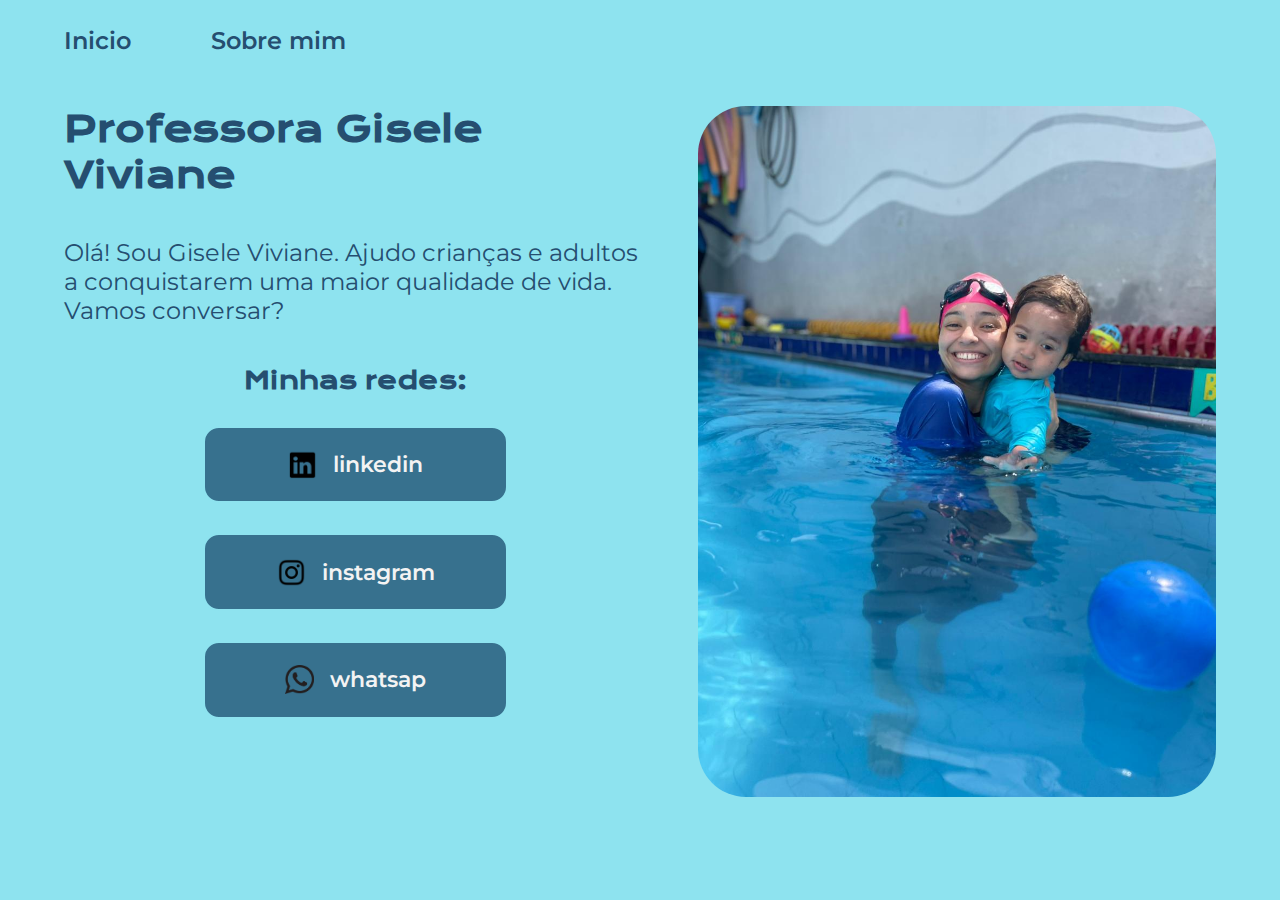
==== index.html @ c68ffa74 "dark-mode" ====
<!DOCTYPE html>
<html lang="en">
<head>
    <meta charset="UTF-8">
    <meta name="viewport" content="width=device-width, initial-scale=1.0">
    <meta name="Gisele Viviane">
    
    <link rel="stylesheet" href="/css/style.css">
    <link rel="shortcut icon" href="/igon.jpg" >

    <title>Gisele Viviane</title>
</head>
<body>
    
    <link rel="preconnect" href="https://fonts.googleapis.com"> 
    <link rel="preconnect" href="https://fonts.gstatic.com" crossorigin>
    <link href="https://fonts.googleapis.com/css2?family=Cinzel:wght@600&display=swap" rel="stylesheet">
   <input id="btn" type="button">
    <label for="btn" class="mudar-tema" >
      
    </label>
<header class="navegacao">
    <nav class="navegacao__menu">
        <a class="navegacao__menu__conteudo"  href="index.html">Inicio</a>
        <a class="navegacao__menu__conteudo" href="sobre-mim.html">Sobre mim</a>
       
    </nav>
</header>
<main class="apresentacao">
    <section class="apresentacao__conteudo">
    <h1 class="apresentacao__conteudo__titulo">Professora <strong>Gisele Viviane</strong></h1>
    <p class="apresentacao__conteudo__descricao">Olá! Sou Gisele Viviane. Ajudo crianças e adultos a conquistarem uma maior qualidade de vida. Vamos conversar?</p>
    <div class="apresentacao__links">
        <h2 class="apresentacao_link">Minhas redes:</h2>
        <a class="apresentacao__links__link" href="https://linkedin.com/in/rafaellaballer" target="blank">
            <img id="instagram-imagem" src="./img/linkedin.png">
            linkedin
        </a>
    <a  class="apresentacao__links__link" href="https://www.instagram.com/gisele_vivianee/" target="blank">
        <img id="instagram-imagem" src= "./img/instagram.png" alt="instagramimagem">
        instagram
    </a>

    <a  class="apresentacao__links__link" href="https://wa.me/5585991063151" target="blank">
        <img id="whatsap-imagem" src= "./img/whatsap.png" alt="whatsap-imagem">
        whatsap
    </a>
    </div>
    </section>
   <img class="foto-vivi" src="/img/perfil.jpeg" alt="Professora Gisele segurando uma criança em uma piscina">

</main>
<footer></footer>
<script src="/js/darkmode.js"></script> 
</body>
</html>
---- css/style.css ----
@import url('https://fonts.googleapis.com/css2?family=Krona+One&family=Montserrat&display=swap');

:root{
    --cor-primaria:#254E70;
    --cor-secundaria:#8EE3EF;
    --cor-terciaria:#37718E;
    --cor-quaternaria:#AEF3E7;

    --fonte-primaria:  'Krona One', sans-serif;
    --fonte-secundaria: 'Montserrat', sans-serif;

    --label-icon:url("https://caelum-online-public.s3.amazonaws.com/1369-alura-mais-dark-mode/lua.png");
}


*{
    padding:0;
    margin:0;
}
.dark-mode {
    --label-icon: url("https://caelum-online-public.s3.amazonaws.com/1369-alura-mais-dark-mode/sol.png");
    --cor-primaria: #0b132b;
    --cor-secundaria:#002d67;
    --cor-terciaria:#3a506b;
    --cor-quaternaria:#AEF3E7;
}
#btn {
    position: absolute;
    top: 4%;
    margin-left: 90%;
    display: none;
  }
.mudar-tema {
    position: absolute;
    top: 4%;
    margin-left: 90%;
    background-image: var(--label-icon);
    background-repeat: no-repeat;
    padding: 2rem;
    cursor: pointer; 
  }
h1{
    font-size: 2.5rem;
}


body{

    box-sizing: border-box;
    color: var(--cor-primaria);
    background-color:var(--cor-secundaria);
    
   

}
strong{
    color:var(--cor-primaria);
}

.rede-cuca{
    font-style: italic;
    color: var(--cor-terciaria);
    text-decoration: none;
}
.rede-cuca:hover {
    color: var(--cor-primaria);
}
.rede-cuca:active {
    color: var(--cor-quaternaria);
}


.navegacao{
    
   padding: 2% 0% 2% 5%;

}
.navegacao__menu{
    display: flex;
    gap: 5rem;
}

.navegacao__menu__conteudo{
    font-size:1.5rem;
    font-family: var(--fonte-secundaria);
    font-weight: 600;
    text-decoration: none;  
    color: var(--cor-primaria);
}

.navegacao__menu__conteudo:hover{
   color: var(--cor-quaternaria);
}
.apresentacao{
    padding: 2% 5%;
    display: flex;
    align-items: center;
    justify-content: space-between;
    gap: 3.12rem;
    align-items: flex-start;

}


.apresentacao__conteudo{
    width: 70%;
    display: flex;
    flex-direction: column;
    gap: 40px;
   
}

.apresentacao__conteudo__titulo{
    font-size: 2.25rem;

    font-family:var(--fonte-primaria);


}
.apresentacao__conteudo__descricao{
    font-size: 1.5rem;
    font-family: var(--fonte-secundaria);

}

.apresentacao_link{
    font-family: var(--fonte-primaria);
    font-size: 1.5rem;
    color: var(--cor-primaria);
}

.apresentacao__links{
    display: flex;
    flex-direction: column;
    justify-content:space-between;
    align-items: center;
    gap: 30px;

}

.apresentacao__links__link{
    display: flex;
    justify-content: center;
    gap:16px;
    background-color:var(--cor-terciaria);
    width: 16rem;
    text-align: center;
    border-radius: 3em;
    text-decoration: none;
    color: #F3F3F3;
    border: 2px solid var(--cor-secundaria);
    border-radius: 1rem;
    font-weight: 600;
    font-size: 1.40rem;
    padding: 1.40rem;
    font-family: var(--fonte-secundaria);
}
#instagram-imagem{
    width: 1.80rem;
}
#whatsap-imagem {
    width: 1.80rem;

}
.apresentacao__links__link:hover{
    color:var(--cor-secundaria);
    background-color:var(--cor-quaternaria);
}



.foto-vivi{
width: 45%;
border-radius: 3em;
}
.agrupar-fotos{
   
    max-width: 50%;
    display: flex;
    align-items: flex-start;
    justify-content: flex-start;
    flex-wrap: wrap;
    gap: 1rem;
   
}
.foto-vivi-sobremim{
    display: flex;
    max-width:100%;
    border-radius: 3em;
}

@media (max-width:768px){
.apresentacao{
    display: flex;
    flex-direction: column-reverse;
    align-items: center;
    text-align: center;
}
.apresentacao__conteudo {
    width:auto;
    display: flex;
    align-items: center;
   

}

.navegacao{
padding: 5%;
display: flex;
align-items: center;
justify-content: center;


}
.navegacao__menu{
    display: flex;
    justify-content: center;
    align-items: center;

  
}
.foto-vivi-sobremim{
    background: none;
    background-image: none;
}

.mudar-tema{
    position: absolute;
    padding: 2em;
    right: 0.8em;
    width:auto;
    display: flex;
    align-items: center;
   
}
}
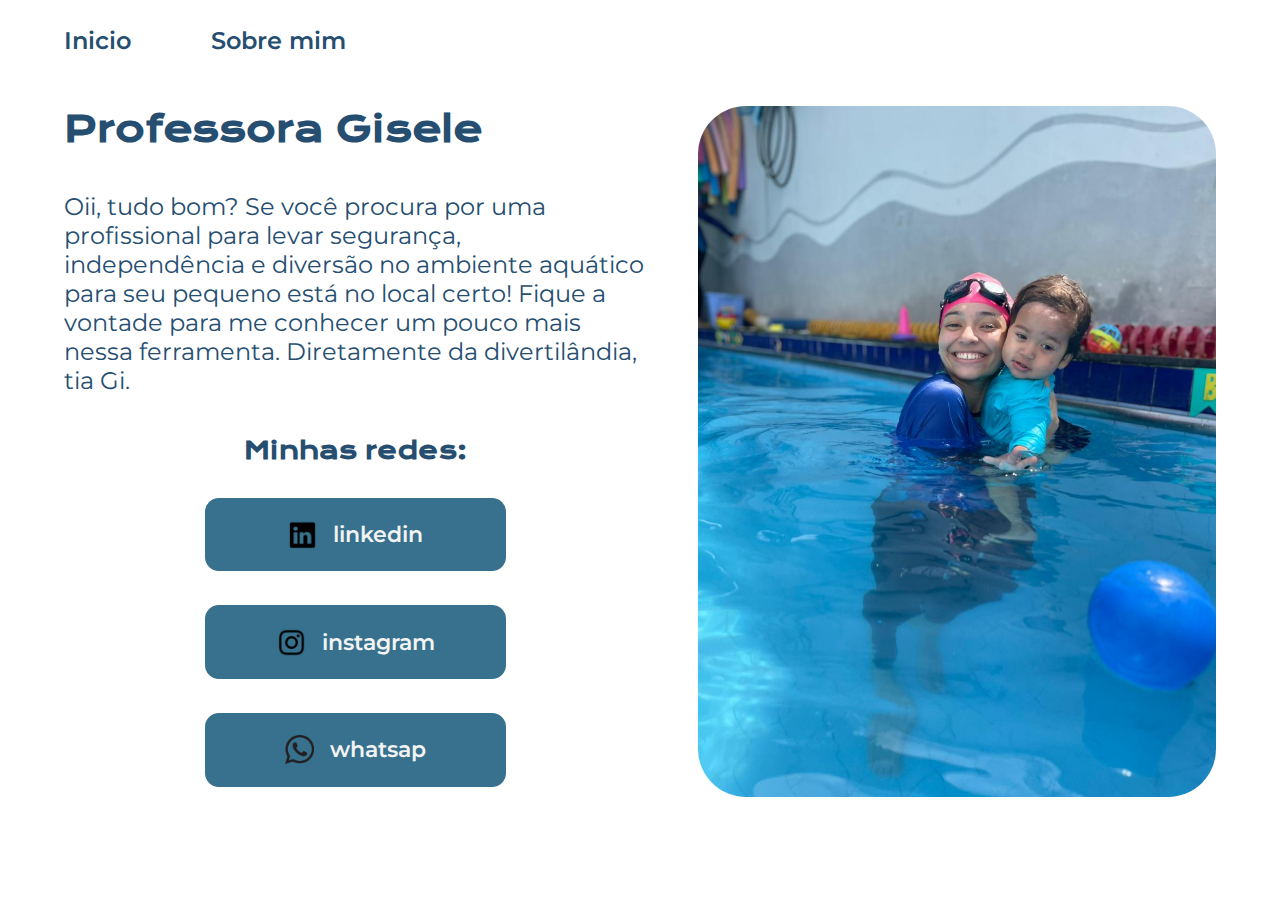
==== commit 6f60564f: "dark mode correcao" ====
--- a/index.html
+++ b/index.html
@@ -14,13 +14,19 @@
     
     <link rel="preconnect" href="https://fonts.googleapis.com"> 
     <link rel="preconnect" href="https://fonts.gstatic.com" crossorigin>
-    <link href="https://fonts.googleapis.com/css2?family=Cinzel:wght@600&display=swap" rel="stylesheet">
-   <input id="btn" type="button">
-    <label for="btn" class="mudar-tema" >
+   
+     <link href="https://fonts.googleapis.com/css2?family=Cinzel:wght@600&display=swap" rel="stylesheet">
+     <div class="moon">
+        <input id="btn" type="button">
+       
+    
       
-    </label>
+        <label for="btn" class="mudar-tema" >
+        </div>
+        </label>
 <header class="navegacao">
     <nav class="navegacao__menu">
+        
         <a class="navegacao__menu__conteudo"  href="index.html">Inicio</a>
         <a class="navegacao__menu__conteudo" href="sobre-mim.html">Sobre mim</a>
        
@@ -28,8 +34,11 @@
 </header>
 <main class="apresentacao">
     <section class="apresentacao__conteudo">
-    <h1 class="apresentacao__conteudo__titulo">Professora <strong>Gisele Viviane</strong></h1>
-    <p class="apresentacao__conteudo__descricao">Olá! Sou Gisele Viviane. Ajudo crianças e adultos a conquistarem uma maior qualidade de vida. Vamos conversar?</p>
+    <h1 class="apresentacao__conteudo__titulo">Professora <strong>Gisele </strong></h1>
+    <p class="apresentacao__conteudo__descricao">Oii, tudo bom? 
+        Se você procura por uma profissional para levar segurança, independência e diversão no ambiente aquático para seu pequeno está no local certo!
+        Fique a vontade para me conhecer um pouco mais nessa ferramenta. 
+        Diretamente da divertilândia, tia Gi.</p>
     <div class="apresentacao__links">
         <h2 class="apresentacao_link">Minhas redes:</h2>
         <a class="apresentacao__links__link" href="https://linkedin.com/in/rafaellaballer" target="blank">
--- a/css/style.css
+++ b/css/style.css
@@ -3,7 +3,7 @@
 
 :root{
     --cor-primaria:#254E70;
-    --cor-secundaria:#8EE3EF;
+    --cor-secundaria:#ffffff;
     --cor-terciaria:#37718E;
     --cor-quaternaria:#AEF3E7;
 
@@ -18,10 +18,15 @@
     padding:0;
     margin:0;
 }
+.moon {
+right: 4%;
+
+    
+}
 .dark-mode {
     --label-icon: url("https://caelum-online-public.s3.amazonaws.com/1369-alura-mais-dark-mode/sol.png");
-    --cor-primaria: #0b132b;
-    --cor-secundaria:#002d67;
+    --cor-primaria: #ffffff;
+    --cor-secundaria:#000000;
     --cor-terciaria:#3a506b;
     --cor-quaternaria:#AEF3E7;
 }
@@ -39,6 +44,7 @@
     background-repeat: no-repeat;
     padding: 2rem;
     cursor: pointer; 
+    
   }
 h1{
     font-size: 2.5rem;
@@ -225,13 +231,18 @@
     background-image: none;
 }
 
-.mudar-tema{
+.mudar-tema {
     position: absolute;
-    padding: 2em;
-    right: 0.8em;
-    width:auto;
-    display: flex;
-    align-items: center;
-   
-}
+    top: 4%;
+    margin-left: 90%;
+    background-image: var(--label-icon);
+    background-repeat: no-repeat;
+      background-size: contain;
+    padding: 1rem;
+    cursor: pointer; 
+  
+
+    
+  }
+
 }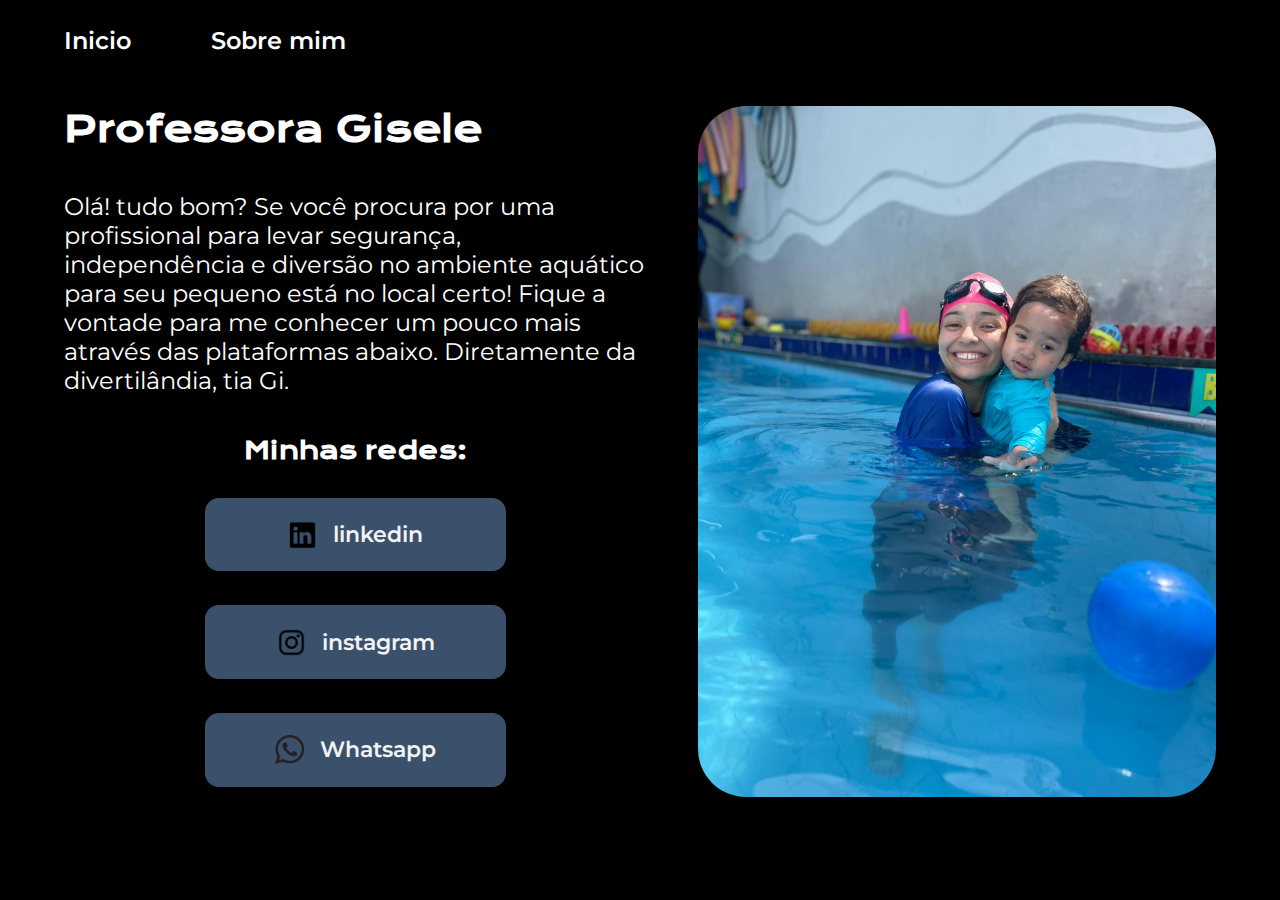
==== commit 12620e5e: "dark mode com horario para ficar claro ou escuro e descricao instagram" ====
--- a/index.html
+++ b/index.html
@@ -35,9 +35,9 @@
 <main class="apresentacao">
     <section class="apresentacao__conteudo">
     <h1 class="apresentacao__conteudo__titulo">Professora <strong>Gisele </strong></h1>
-    <p class="apresentacao__conteudo__descricao">Oii, tudo bom? 
+    <p class="apresentacao__conteudo__descricao">Olá! tudo bom? 
         Se você procura por uma profissional para levar segurança, independência e diversão no ambiente aquático para seu pequeno está no local certo!
-        Fique a vontade para me conhecer um pouco mais nessa ferramenta. 
+        Fique a vontade para me conhecer um pouco mais através das plataformas abaixo.
         Diretamente da divertilândia, tia Gi.</p>
     <div class="apresentacao__links">
         <h2 class="apresentacao_link">Minhas redes:</h2>
@@ -45,14 +45,14 @@
             <img id="instagram-imagem" src="./img/linkedin.png">
             linkedin
         </a>
-    <a  class="apresentacao__links__link" href="https://www.instagram.com/gisele_vivianee/" target="blank">
+    <a  class="apresentacao__links__link" href="https://www.instagram.com/prof.giselev/" target="blank">
         <img id="instagram-imagem" src= "./img/instagram.png" alt="instagramimagem">
         instagram
     </a>
 
     <a  class="apresentacao__links__link" href="https://wa.me/5585991063151" target="blank">
         <img id="whatsap-imagem" src= "./img/whatsap.png" alt="whatsap-imagem">
-        whatsap
+        Whatsapp
     </a>
     </div>
     </section>
--- a/css/style.css
+++ b/css/style.css
@@ -233,7 +233,7 @@
 
 .mudar-tema {
     position: absolute;
-    top: 4%;
+    top: 1%;
     margin-left: 90%;
     background-image: var(--label-icon);
     background-repeat: no-repeat;
